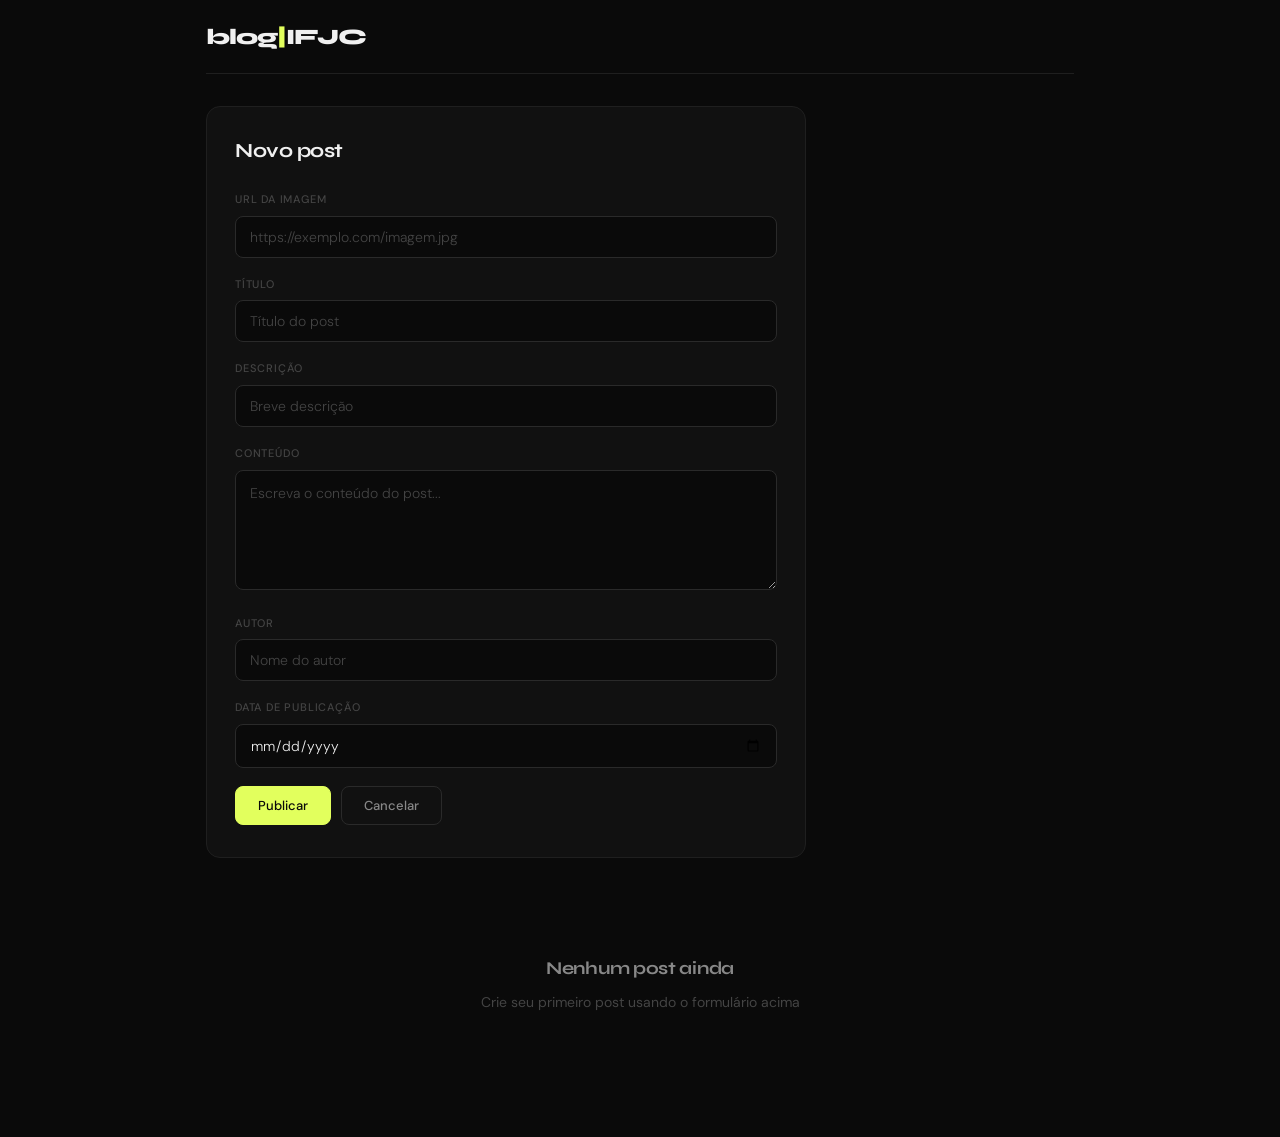
==== index.html @ ebded2ef "Add files via upload" ====
<!DOCTYPE html>
<html lang="pt-BR">
<head>
  <meta charset="UTF-8">
  <meta name="viewport" content="width=device-width, initial-scale=1.0">
  <title>blog | IFJC</title>
  <link rel="preconnect" href="https://fonts.googleapis.com">
  <link href="https://fonts.googleapis.com/css2?family=Syne:wght@400;500;700;800&family=DM+Sans:ital,wght@0,300;0,400;0,500;1,300&display=swap" rel="stylesheet">
  <style>
    /* ── Reset ──────────────────────────────────────────── */
    *, *::before, *::after {
      box-sizing: border-box;
      margin: 0;
      padding: 0;
    }
 
    /* ── Tokens ─────────────────────────────────────────── */
    :root {
      --bg:        #0a0a0a;
      --bg2:       #111111;
      --bg3:       #181818;
      --border:    #1f1f1f;
      --border2:   #2a2a2a;
      --text:      #f0f0f0;
      --text2:     #888;
      --text3:     #444;
      --accent:    #e2ff5d;
      --accent-dk: #b8d400;
      --danger:    #f09595;
      --font-head: 'Syne', sans-serif;
      --font-body: 'DM Sans', sans-serif;
      --radius:    14px;
      --radius-sm: 8px;
    }
 
    /* ── Base ────────────────────────────────────────────── */
    html { scroll-behavior: smooth; }
 
    body {
      background: var(--bg);
      color: var(--text);
      font-family: var(--font-body);
      font-size: 15px;
      line-height: 1.6;
      min-height: 100vh;
    }
 
    /* ── App wrapper ─────────────────────────────────────── */
    .app {
      max-width: 900px;
      margin: 0 auto;
      padding: 0 16px 60px;
    }
 
    /* ── Topbar ──────────────────────────────────────────── */
    .topbar {
      display: flex;
      align-items: center;
      justify-content: space-between;
      padding: 20px 0 18px;
      border-bottom: 0.5px solid var(--border);
      margin-bottom: 32px;
    }
 
    .logo {
      font-family: var(--font-head);
      font-size: 22px;
      font-weight: 800;
      letter-spacing: -1px;
      color: var(--text);
    }
 
    .logo .accent { color: var(--accent); }
 
    /* ── Forms ───────────────────────────────────────────── */
    .form-wrap {
      background: var(--bg2);
      border: 0.5px solid var(--border);
      border-radius: var(--radius);
      padding: 28px 28px 32px;
      max-width: 600px;
      margin-bottom: 32px;
    }
 
    .form-title {
      font-family: var(--font-head);
      font-size: 20px;
      font-weight: 700;
      color: var(--text);
      letter-spacing: -0.5px;
      margin-bottom: 24px;
    }
 
    .field {
      margin-bottom: 18px;
    }
 
    .field label {
      display: block;
      font-size: 11px;
      font-weight: 500;
      letter-spacing: .8px;
      text-transform: uppercase;
      color: var(--text3);
      margin-bottom: 7px;
    }
 
    .field input,
    .field textarea {
      width: 100%;
      padding: 11px 14px;
      font-size: 14px;
      font-family: var(--font-body);
      font-weight: 300;
      border: 0.5px solid var(--border2);
      border-radius: var(--radius-sm);
      background: var(--bg);
      color: var(--text);
      transition: border-color .2s;
    }
 
    .field textarea {
      min-height: 120px;
      resize: vertical;
      line-height: 1.6;
    }
 
    .field input:focus,
    .field textarea:focus {
      outline: none;
      border-color: var(--accent);
    }
 
    .field input::placeholder,
    .field textarea::placeholder {
      color: var(--text3);
    }
 
    /* ── Buttons ─────────────────────────────────────────── */
    .btn-row {
      display: flex;
      gap: 10px;
      margin-top: 6px;
      flex-wrap: wrap;
    }
 
    .btn {
      padding: 10px 22px;
      font-size: 13px;
      font-weight: 500;
      font-family: var(--font-body);
      border-radius: var(--radius-sm);
      cursor: pointer;
      border: 0.5px solid var(--border2);
      background: var(--bg3);
      color: var(--text);
      transition: all .2s;
    }
 
    .btn:hover { background: #222; }
    .btn:active { transform: scale(.98); }
 
    .btn-accent {
      background: var(--accent);
      border-color: var(--accent);
      color: #0a0a0a;
      font-weight: 500;
    }
 
    .btn-accent:hover { background: var(--accent-dk); border-color: var(--accent-dk); }
 
    .btn-ghost {
      background: transparent;
      color: var(--text2);
    }
 
    .btn-ghost:hover { color: var(--text); background: var(--bg3); }
 
    /* ── Posts grid ──────────────────────────────────────── */
    .posts-grid {
      display: grid;
      grid-template-columns: repeat(auto-fill, minmax(260px, 1fr));
      gap: 14px;
    }
 
    /* ── Post card ───────────────────────────────────────── */
    .post-card {
      background: var(--bg2);
      border: 0.5px solid var(--border);
      border-radius: var(--radius);
      overflow: hidden;
      transition: border-color .2s, transform .2s;
    }
 
    .post-card:hover {
      border-color: var(--border2);
      transform: translateY(-2px);
    }
 
    .card-img {
      height: 160px;
      background-size: cover;
      background-position: center;
      background-color: var(--bg3);
      position: relative;
    }
 
    .card-body {
      padding: 16px 18px 18px;
    }
 
    .card-tag {
      display: inline-block;
      font-size: 10px;
      font-weight: 500;
      letter-spacing: 1px;
      text-transform: uppercase;
      color: #0a0a0a;
      background: var(--accent);
      padding: 3px 10px;
      border-radius: 20px;
      margin-bottom: 10px;
    }
 
    .card-title {
      font-family: var(--font-head);
      font-size: 15px;
      font-weight: 700;
      color: var(--text);
      line-height: 1.3;
      margin-bottom: 7px;
      letter-spacing: -0.3px;
    }
 
    .card-excerpt {
      font-size: 13px;
      font-weight: 300;
      color: var(--text2);
      line-height: 1.6;
      margin-bottom: 12px;
    }
 
    .card-content {
      font-size: 13px;
      font-weight: 300;
      color: var(--text2);
      line-height: 1.6;
      margin-bottom: 14px;
    }
 
    .card-footer {
      display: flex;
      align-items: center;
      justify-content: space-between;
      padding-bottom: 14px;
    }
 
    .card-author {
      font-size: 11px;
      color: var(--text3);
    }
 
    .card-date {
      font-size: 11px;
      color: var(--text3);
    }
 
    .actions {
      display: flex;
      gap: 8px;
      padding-top: 12px;
      border-top: 0.5px solid var(--border);
    }
 
    .btn-edit {
      padding: 6px 14px;
      font-size: 12px;
      font-weight: 400;
      font-family: var(--font-body);
      border-radius: var(--radius-sm);
      cursor: pointer;
      border: 0.5px solid var(--border2);
      background: transparent;
      color: var(--text2);
      transition: all .2s;
    }
 
    .btn-edit:hover { color: var(--text); background: var(--bg3); }
 
    .btn-del {
      padding: 6px 14px;
      font-size: 12px;
      font-weight: 400;
      font-family: var(--font-body);
      border-radius: var(--radius-sm);
      cursor: pointer;
      border: 0.5px solid #5a1a1a;
      background: transparent;
      color: var(--danger);
      transition: all .2s;
    }
 
    .btn-del:hover { background: #2a0a0a; }
 
    /* ── Loading & Empty ─────────────────────────────────── */
    .loading {
      opacity: 0.6;
      pointer-events: none;
    }
 
    .empty {
      grid-column: 1 / -1;
      text-align: center;
      padding: 4rem 2rem;
      color: var(--text3);
      font-size: 14px;
    }
 
    .empty-title {
      font-family: var(--font-head);
      font-size: 18px;
      font-weight: 700;
      color: var(--text2);
      margin-bottom: 8px;
      letter-spacing: -0.3px;
    }
 
    /* ── Responsive ──────────────────────────────────────── */
    @media (max-width: 600px) {
      .posts-grid { grid-template-columns: 1fr; }
      .form-wrap { padding: 20px 16px 24px; }
    }
  </style>
</head>
<body>
 
  <div class="app">
 
    <!-- TOPBAR -->
    <header class="topbar">
      <div class="logo">blog<span class="accent">|</span>IFJC</div>
    </header>
 
    <!-- FORM -->
    <div class="form-wrap">
      <div class="form-title">Novo post</div>
      <div class="field">
        <label>URL da Imagem</label>
        <input id="imagem" type="text" placeholder="https://exemplo.com/imagem.jpg">
      </div>
      <div class="field">
        <label>Título</label>
        <input id="titulo" type="text" placeholder="Título do post">
      </div>
      <div class="field">
        <label>Descrição</label>
        <input id="descricao" type="text" placeholder="Breve descrição">
      </div>
      <div class="field">
        <label>Conteúdo</label>
        <textarea id="conteudo" placeholder="Escreva o conteúdo do post..."></textarea>
      </div>
      <div class="field">
        <label>Autor</label>
        <input id="autor" type="text" placeholder="Nome do autor">
      </div>
      <div class="field">
        <label>Data de Publicação</label>
        <input id="data" type="date">
      </div>
      <div class="btn-row">
        <button type="button" class="btn btn-accent" onclick="SalvarPosts()">Publicar</button>
        <button type="reset" class="btn btn-ghost">Cancelar</button>
      </div>
    </div>
 
    <!-- POSTS -->
    <div id="lista-posts" class="posts-grid"></div>
 
  </div>
 
  <script>
function CriarPosts(){
let container = document.getElementById("lista-posts");
container.innerHTML = ""
if (ListaPosts.length === 0) {
  container.innerHTML = `
    <div class="empty">
      <div class="empty-title">Nenhum post ainda</div>
      <p>Crie seu primeiro post usando o formulário acima</p>
    </div>
  `;
  return;
}
ListaPosts.forEach(function(post, indice) {
container.innerHTML += `
                <div class="post-card">
                    <div class="card-img" style="background-image: url('${post.imagem}')"></div>
                    <div class="card-body">
                        <span class="card-tag">Post</span>
                        <div class="card-title">${post.titulo}</div>
                        <div class="card-excerpt">${post.descricao}</div>
                        <div class="card-content">${post.conteudo}</div>
                        <div class="card-footer">
                            <span class="card-author">${post.autor}</span>
                            <span class="card-date">${post.data}</span>
                        </div>
                        <div class="actions">
                            <button class="btn-edit" onclick="EditarPost(${indice})">Editar</button>
                            <button class="btn-del" onclick="DeletarPost(${indice})">Excluir</button>
                        </div>
                    </div>
                </div>
                `;  
            });
        }
function SalvarPosts() {
let imagem = document.getElementById("imagem").value;
let titulo = document.getElementById("titulo").value;
let descricao = document.getElementById("descricao").value;
let conteudo = document.getElementById("conteudo").value;
let autor = document.getElementById("autor").value;
let data = document.getElementById("data").value;
if (
imagem.trim()    === "" ||
titulo.trim()    === "" ||
descricao.trim() === "" ||
conteudo.trim()  === "" ||
autor.trim()     === "" ||
data             === "" 
            ) {
alert("Todos os campos são obrigatórios!");
return;
                }
let btn = document.querySelector(".btn-accent");
btn.classList.add("loading");
btn.textContent = "Salvando...";
setTimeout(function() {
if (indiceEditando !== null) {
ListaPosts[indiceEditando] = { imagem, titulo, descricao, conteudo, autor, data };
indiceEditando = null;
        } else {
ListaPosts.push({ imagem, titulo, descricao, conteudo, autor, data });
        }
localStorage.setItem("posts", JSON.stringify(ListaPosts));
document.getElementById("imagem").value = "";
document.getElementById("titulo").value = "";
document.getElementById("descricao").value = "";
document.getElementById("conteudo").value = "";
document.getElementById("autor").value = "";
document.getElementById("data").value = "";
CriarPosts();
btn.classList.remove("loading");
btn.textContent = "Publicar";
document.getElementById("lista-posts").scrollIntoView({ behavior: "smooth" });
}, 500);
        }
function DeletarPost(indice) {
ListaPosts.splice(indice, 1);
localStorage.setItem("posts", JSON.stringify(ListaPosts));
CriarPosts();
        }
function EditarPost(indice) {
let post = ListaPosts[indice];
document.getElementById("imagem").value = post.imagem;
document.getElementById("titulo").value = post.titulo;
document.getElementById("descricao").value = post.descricao;
document.getElementById("conteudo").value = post.conteudo;
document.getElementById("autor").value = post.autor;
document.getElementById("data").value = post.data;
indiceEditando = indice;
}
let ListaPosts = JSON.parse(localStorage.getItem("posts")) || [];  
let indiceEditando = null;
CriarPosts();      
console.log(ListaPosts);
</script>
</body>
</html>
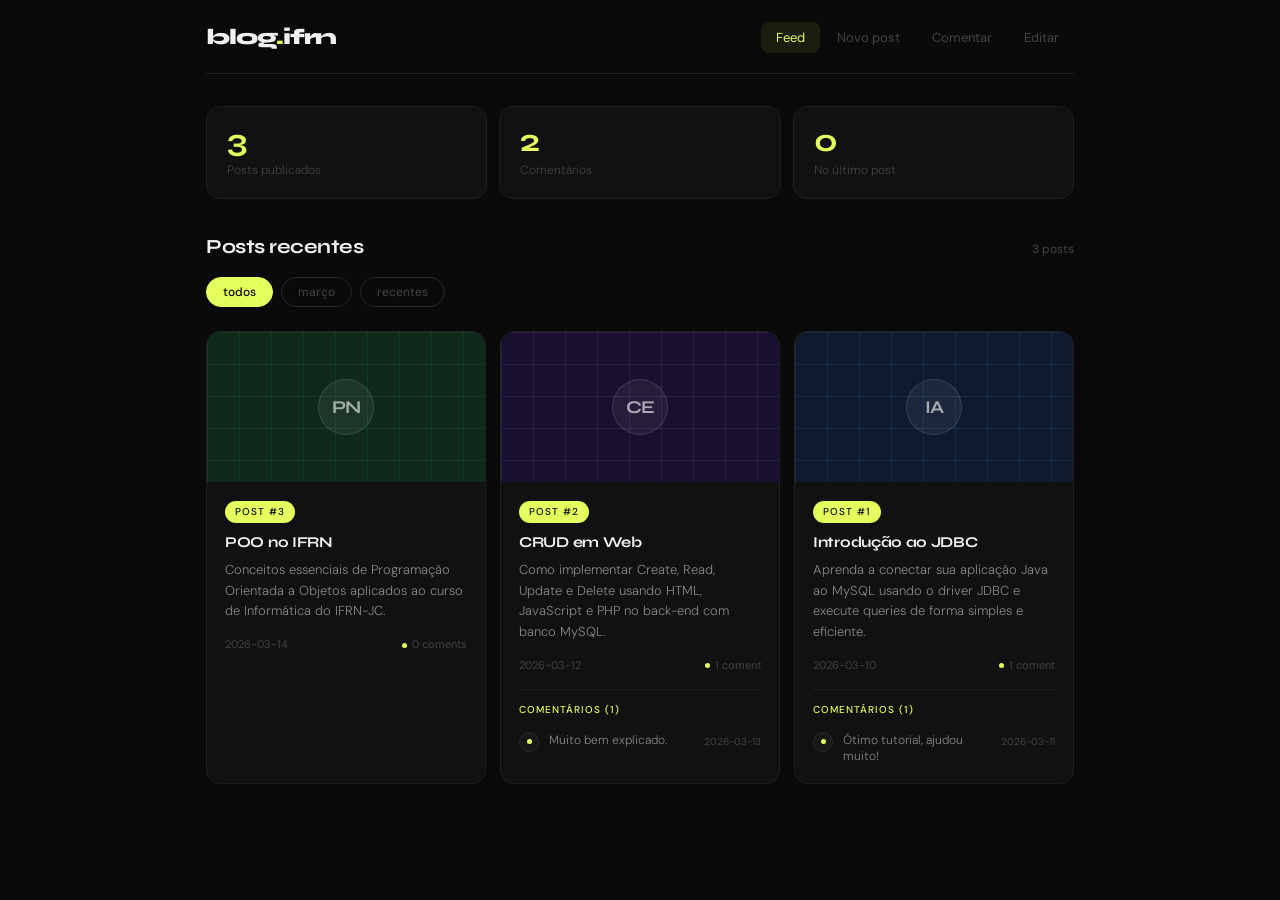
==== commit 3e81ab6e: "Add files via upload" ====
--- a/index.html
+++ b/index.html
@@ -1,479 +1,133 @@
 <!DOCTYPE html>
 <html lang="pt-BR">
 <head>
-  <meta charset="UTF-8">
-  <meta name="viewport" content="width=device-width, initial-scale=1.0">
-  <title>blog | IFJC</title>
+  <meta charset="UTF-8" />
+  <meta name="viewport" content="width=device-width, initial-scale=1.0"/>
+  <title>Blog IFRN — Grupo 6</title>
   <link rel="preconnect" href="https://fonts.googleapis.com">
   <link href="https://fonts.googleapis.com/css2?family=Syne:wght@400;500;700;800&family=DM+Sans:ital,wght@0,300;0,400;0,500;1,300&display=swap" rel="stylesheet">
-  <style>
-    /* ── Reset ──────────────────────────────────────────── */
-    *, *::before, *::after {
-      box-sizing: border-box;
-      margin: 0;
-      padding: 0;
-    }
- 
-    /* ── Tokens ─────────────────────────────────────────── */
-    :root {
-      --bg:        #0a0a0a;
-      --bg2:       #111111;
-      --bg3:       #181818;
-      --border:    #1f1f1f;
-      --border2:   #2a2a2a;
-      --text:      #f0f0f0;
-      --text2:     #888;
-      --text3:     #444;
-      --accent:    #e2ff5d;
-      --accent-dk: #b8d400;
-      --danger:    #f09595;
-      --font-head: 'Syne', sans-serif;
-      --font-body: 'DM Sans', sans-serif;
-      --radius:    14px;
-      --radius-sm: 8px;
-    }
- 
-    /* ── Base ────────────────────────────────────────────── */
-    html { scroll-behavior: smooth; }
- 
-    body {
-      background: var(--bg);
-      color: var(--text);
-      font-family: var(--font-body);
-      font-size: 15px;
-      line-height: 1.6;
-      min-height: 100vh;
-    }
- 
-    /* ── App wrapper ─────────────────────────────────────── */
-    .app {
-      max-width: 900px;
-      margin: 0 auto;
-      padding: 0 16px 60px;
-    }
- 
-    /* ── Topbar ──────────────────────────────────────────── */
-    .topbar {
-      display: flex;
-      align-items: center;
-      justify-content: space-between;
-      padding: 20px 0 18px;
-      border-bottom: 0.5px solid var(--border);
-      margin-bottom: 32px;
-    }
- 
-    .logo {
-      font-family: var(--font-head);
-      font-size: 22px;
-      font-weight: 800;
-      letter-spacing: -1px;
-      color: var(--text);
-    }
- 
-    .logo .accent { color: var(--accent); }
- 
-    /* ── Forms ───────────────────────────────────────────── */
-    .form-wrap {
-      background: var(--bg2);
-      border: 0.5px solid var(--border);
-      border-radius: var(--radius);
-      padding: 28px 28px 32px;
-      max-width: 600px;
-      margin-bottom: 32px;
-    }
- 
-    .form-title {
-      font-family: var(--font-head);
-      font-size: 20px;
-      font-weight: 700;
-      color: var(--text);
-      letter-spacing: -0.5px;
-      margin-bottom: 24px;
-    }
- 
-    .field {
-      margin-bottom: 18px;
-    }
- 
-    .field label {
-      display: block;
-      font-size: 11px;
-      font-weight: 500;
-      letter-spacing: .8px;
-      text-transform: uppercase;
-      color: var(--text3);
-      margin-bottom: 7px;
-    }
- 
-    .field input,
-    .field textarea {
-      width: 100%;
-      padding: 11px 14px;
-      font-size: 14px;
-      font-family: var(--font-body);
-      font-weight: 300;
-      border: 0.5px solid var(--border2);
-      border-radius: var(--radius-sm);
-      background: var(--bg);
-      color: var(--text);
-      transition: border-color .2s;
-    }
- 
-    .field textarea {
-      min-height: 120px;
-      resize: vertical;
-      line-height: 1.6;
-    }
- 
-    .field input:focus,
-    .field textarea:focus {
-      outline: none;
-      border-color: var(--accent);
-    }
- 
-    .field input::placeholder,
-    .field textarea::placeholder {
-      color: var(--text3);
-    }
- 
-    /* ── Buttons ─────────────────────────────────────────── */
-    .btn-row {
-      display: flex;
-      gap: 10px;
-      margin-top: 6px;
-      flex-wrap: wrap;
-    }
- 
-    .btn {
-      padding: 10px 22px;
-      font-size: 13px;
-      font-weight: 500;
-      font-family: var(--font-body);
-      border-radius: var(--radius-sm);
-      cursor: pointer;
-      border: 0.5px solid var(--border2);
-      background: var(--bg3);
-      color: var(--text);
-      transition: all .2s;
-    }
- 
-    .btn:hover { background: #222; }
-    .btn:active { transform: scale(.98); }
- 
-    .btn-accent {
-      background: var(--accent);
-      border-color: var(--accent);
-      color: #0a0a0a;
-      font-weight: 500;
-    }
- 
-    .btn-accent:hover { background: var(--accent-dk); border-color: var(--accent-dk); }
- 
-    .btn-ghost {
-      background: transparent;
-      color: var(--text2);
-    }
- 
-    .btn-ghost:hover { color: var(--text); background: var(--bg3); }
- 
-    /* ── Posts grid ──────────────────────────────────────── */
-    .posts-grid {
-      display: grid;
-      grid-template-columns: repeat(auto-fill, minmax(260px, 1fr));
-      gap: 14px;
-    }
- 
-    /* ── Post card ───────────────────────────────────────── */
-    .post-card {
-      background: var(--bg2);
-      border: 0.5px solid var(--border);
-      border-radius: var(--radius);
-      overflow: hidden;
-      transition: border-color .2s, transform .2s;
-    }
- 
-    .post-card:hover {
-      border-color: var(--border2);
-      transform: translateY(-2px);
-    }
- 
-    .card-img {
-      height: 160px;
-      background-size: cover;
-      background-position: center;
-      background-color: var(--bg3);
-      position: relative;
-    }
- 
-    .card-body {
-      padding: 16px 18px 18px;
-    }
- 
-    .card-tag {
-      display: inline-block;
-      font-size: 10px;
-      font-weight: 500;
-      letter-spacing: 1px;
-      text-transform: uppercase;
-      color: #0a0a0a;
-      background: var(--accent);
-      padding: 3px 10px;
-      border-radius: 20px;
-      margin-bottom: 10px;
-    }
- 
-    .card-title {
-      font-family: var(--font-head);
-      font-size: 15px;
-      font-weight: 700;
-      color: var(--text);
-      line-height: 1.3;
-      margin-bottom: 7px;
-      letter-spacing: -0.3px;
-    }
- 
-    .card-excerpt {
-      font-size: 13px;
-      font-weight: 300;
-      color: var(--text2);
-      line-height: 1.6;
-      margin-bottom: 12px;
-    }
- 
-    .card-content {
-      font-size: 13px;
-      font-weight: 300;
-      color: var(--text2);
-      line-height: 1.6;
-      margin-bottom: 14px;
-    }
- 
-    .card-footer {
-      display: flex;
-      align-items: center;
-      justify-content: space-between;
-      padding-bottom: 14px;
-    }
- 
-    .card-author {
-      font-size: 11px;
-      color: var(--text3);
-    }
- 
-    .card-date {
-      font-size: 11px;
-      color: var(--text3);
-    }
- 
-    .actions {
-      display: flex;
-      gap: 8px;
-      padding-top: 12px;
-      border-top: 0.5px solid var(--border);
-    }
- 
-    .btn-edit {
-      padding: 6px 14px;
-      font-size: 12px;
-      font-weight: 400;
-      font-family: var(--font-body);
-      border-radius: var(--radius-sm);
-      cursor: pointer;
-      border: 0.5px solid var(--border2);
-      background: transparent;
-      color: var(--text2);
-      transition: all .2s;
-    }
- 
-    .btn-edit:hover { color: var(--text); background: var(--bg3); }
- 
-    .btn-del {
-      padding: 6px 14px;
-      font-size: 12px;
-      font-weight: 400;
-      font-family: var(--font-body);
-      border-radius: var(--radius-sm);
-      cursor: pointer;
-      border: 0.5px solid #5a1a1a;
-      background: transparent;
-      color: var(--danger);
-      transition: all .2s;
-    }
- 
-    .btn-del:hover { background: #2a0a0a; }
- 
-    /* ── Loading & Empty ─────────────────────────────────── */
-    .loading {
-      opacity: 0.6;
-      pointer-events: none;
-    }
- 
-    .empty {
-      grid-column: 1 / -1;
-      text-align: center;
-      padding: 4rem 2rem;
-      color: var(--text3);
-      font-size: 14px;
-    }
- 
-    .empty-title {
-      font-family: var(--font-head);
-      font-size: 18px;
-      font-weight: 700;
-      color: var(--text2);
-      margin-bottom: 8px;
-      letter-spacing: -0.3px;
-    }
- 
-    /* ── Responsive ──────────────────────────────────────── */
-    @media (max-width: 600px) {
-      .posts-grid { grid-template-columns: 1fr; }
-      .form-wrap { padding: 20px 16px 24px; }
-    }
-  </style>
+  <link rel="stylesheet" href="style.css" />
 </head>
 <body>
- 
+
   <div class="app">
- 
+
     <!-- TOPBAR -->
     <header class="topbar">
-      <div class="logo">blog<span class="accent">|</span>IFJC</div>
+      <div class="logo">blog<span class="accent">.</span>ifrn</div>
+      <nav class="nav-links">
+        <button class="nav-btn active" data-tab="feed">Feed</button>
+        <button class="nav-btn" data-tab="novo">Novo post</button>
+        <button class="nav-btn" data-tab="coment">Comentar</button>
+        <button class="nav-btn" data-tab="edit">Editar</button>
+      </nav>
+      <div class="menu-toggle" id="menu-toggle">
+        <span></span><span></span><span></span>
+      </div>
     </header>
- 
-    <!-- FORM -->
-    <div class="form-wrap">
-      <div class="form-title">Novo post</div>
-      <div class="field">
-        <label>URL da Imagem</label>
-        <input id="imagem" type="text" placeholder="https://exemplo.com/imagem.jpg">
-      </div>
-      <div class="field">
-        <label>Título</label>
-        <input id="titulo" type="text" placeholder="Título do post">
-      </div>
-      <div class="field">
-        <label>Descrição</label>
-        <input id="descricao" type="text" placeholder="Breve descrição">
-      </div>
-      <div class="field">
-        <label>Conteúdo</label>
-        <textarea id="conteudo" placeholder="Escreva o conteúdo do post..."></textarea>
-      </div>
-      <div class="field">
-        <label>Autor</label>
-        <input id="autor" type="text" placeholder="Nome do autor">
-      </div>
-      <div class="field">
-        <label>Data de Publicação</label>
-        <input id="data" type="date">
-      </div>
-      <div class="btn-row">
-        <button type="button" class="btn btn-accent" onclick="SalvarPosts()">Publicar</button>
-        <button type="reset" class="btn btn-ghost">Cancelar</button>
-      </div>
-    </div>
- 
-    <!-- POSTS -->
-    <div id="lista-posts" class="posts-grid"></div>
- 
+
+    <!-- BODY -->
+    <main class="main-body">
+
+      <!-- FEED -->
+      <section id="sec-feed" class="section active">
+        <div class="stats-strip" id="stats-strip"></div>
+        <div class="feed-header">
+          <h2 class="section-title">Posts recentes</h2>
+          <span class="post-count" id="post-count"></span>
+        </div>
+        <div class="filter-row" id="filter-pills"></div>
+        <div class="cards-grid" id="feed-list"></div>
+      </section>
+
+      <!-- NOVO POST -->
+      <section id="sec-novo" class="section">
+        <div class="form-wrap">
+          <div class="form-title">
+            <span class="form-number">01</span>
+            Novo post
+          </div>
+          <div id="t-novo" class="toast"></div>
+          <div class="field">
+            <label>Título</label>
+            <input id="n-titulo" type="text" placeholder="Ex: Como usar JDBC com MySQL" autocomplete="off"/>
+          </div>
+          <div class="field">
+            <label>Conteúdo</label>
+            <textarea id="n-conteudo" placeholder="Escreva o conteúdo do post..."></textarea>
+          </div>
+          <div class="field">
+            <label>Data de publicação</label>
+            <input id="n-data" type="date"/>
+          </div>
+          <div class="btn-row">
+            <button class="btn btn-accent" id="btn-publicar">Publicar</button>
+            <button class="btn btn-ghost" id="btn-cancelar-novo">Cancelar</button>
+          </div>
+        </div>
+      </section>
+
+      <!-- COMENTAR -->
+      <section id="sec-coment" class="section">
+        <div class="form-wrap">
+          <div class="form-title">
+            <span class="form-number">02</span>
+            Adicionar comentário
+          </div>
+          <div id="t-coment" class="toast"></div>
+          <div class="field">
+            <label>Post</label>
+            <select id="c-post"></select>
+          </div>
+          <div class="field">
+            <label>Comentário</label>
+            <textarea id="c-texto" placeholder="Escreva seu comentário..."></textarea>
+          </div>
+          <div class="field">
+            <label>Data</label>
+            <input id="c-data" type="date"/>
+          </div>
+          <div class="btn-row">
+            <button class="btn btn-accent" id="btn-add-coment">Publicar comentário</button>
+          </div>
+        </div>
+      </section>
+
+      <!-- EDITAR -->
+      <section id="sec-edit" class="section">
+        <div class="form-wrap">
+          <div class="form-title">
+            <span class="form-number">03</span>
+            Editar / deletar post
+          </div>
+          <div id="t-edit" class="toast"></div>
+          <div class="field">
+            <label>Selecionar post</label>
+            <select id="e-sel"></select>
+          </div>
+          <div class="divider"></div>
+          <div class="field">
+            <label>Título</label>
+            <input id="e-titulo" type="text" autocomplete="off"/>
+          </div>
+          <div class="field">
+            <label>Conteúdo</label>
+            <textarea id="e-conteudo"></textarea>
+          </div>
+          <div class="field">
+            <label>Data</label>
+            <input id="e-data" type="date"/>
+          </div>
+          <div class="btn-row">
+            <button class="btn btn-accent" id="btn-salvar">Salvar alterações</button>
+            <button class="btn btn-danger" id="btn-deletar">Deletar post</button>
+          </div>
+        </div>
+      </section>
+
+    </main>
   </div>
- 
-  <script>
-function CriarPosts(){
-let container = document.getElementById("lista-posts");
-container.innerHTML = ""
-if (ListaPosts.length === 0) {
-  container.innerHTML = `
-    <div class="empty">
-      <div class="empty-title">Nenhum post ainda</div>
-      <p>Crie seu primeiro post usando o formulário acima</p>
-    </div>
-  `;
-  return;
-}
-ListaPosts.forEach(function(post, indice) {
-container.innerHTML += `
-                <div class="post-card">
-                    <div class="card-img" style="background-image: url('${post.imagem}')"></div>
-                    <div class="card-body">
-                        <span class="card-tag">Post</span>
-                        <div class="card-title">${post.titulo}</div>
-                        <div class="card-excerpt">${post.descricao}</div>
-                        <div class="card-content">${post.conteudo}</div>
-                        <div class="card-footer">
-                            <span class="card-author">${post.autor}</span>
-                            <span class="card-date">${post.data}</span>
-                        </div>
-                        <div class="actions">
-                            <button class="btn-edit" onclick="EditarPost(${indice})">Editar</button>
-                            <button class="btn-del" onclick="DeletarPost(${indice})">Excluir</button>
-                        </div>
-                    </div>
-                </div>
-                `;  
-            });
-        }
-function SalvarPosts() {
-let imagem = document.getElementById("imagem").value;
-let titulo = document.getElementById("titulo").value;
-let descricao = document.getElementById("descricao").value;
-let conteudo = document.getElementById("conteudo").value;
-let autor = document.getElementById("autor").value;
-let data = document.getElementById("data").value;
-if (
-imagem.trim()    === "" ||
-titulo.trim()    === "" ||
-descricao.trim() === "" ||
-conteudo.trim()  === "" ||
-autor.trim()     === "" ||
-data             === "" 
-            ) {
-alert("Todos os campos são obrigatórios!");
-return;
-                }
-let btn = document.querySelector(".btn-accent");
-btn.classList.add("loading");
-btn.textContent = "Salvando...";
-setTimeout(function() {
-if (indiceEditando !== null) {
-ListaPosts[indiceEditando] = { imagem, titulo, descricao, conteudo, autor, data };
-indiceEditando = null;
-        } else {
-ListaPosts.push({ imagem, titulo, descricao, conteudo, autor, data });
-        }
-localStorage.setItem("posts", JSON.stringify(ListaPosts));
-document.getElementById("imagem").value = "";
-document.getElementById("titulo").value = "";
-document.getElementById("descricao").value = "";
-document.getElementById("conteudo").value = "";
-document.getElementById("autor").value = "";
-document.getElementById("data").value = "";
-CriarPosts();
-btn.classList.remove("loading");
-btn.textContent = "Publicar";
-document.getElementById("lista-posts").scrollIntoView({ behavior: "smooth" });
-}, 500);
-        }
-function DeletarPost(indice) {
-ListaPosts.splice(indice, 1);
-localStorage.setItem("posts", JSON.stringify(ListaPosts));
-CriarPosts();
-        }
-function EditarPost(indice) {
-let post = ListaPosts[indice];
-document.getElementById("imagem").value = post.imagem;
-document.getElementById("titulo").value = post.titulo;
-document.getElementById("descricao").value = post.descricao;
-document.getElementById("conteudo").value = post.conteudo;
-document.getElementById("autor").value = post.autor;
-document.getElementById("data").value = post.data;
-indiceEditando = indice;
-}
-let ListaPosts = JSON.parse(localStorage.getItem("posts")) || [];  
-let indiceEditando = null;
-CriarPosts();      
-console.log(ListaPosts);
-</script>
+
+  <script src="script.js"></script>
 </body>
 </html>
--- a/style.css
+++ b/style.css
@@ -0,0 +1,551 @@
+/* ── Reset ──────────────────────────────────────────── */
+*, *::before, *::after {
+  box-sizing: border-box;
+  margin: 0;
+  padding: 0;
+}
+
+/* ── Tokens ─────────────────────────────────────────── */
+:root {
+  --bg:        #0a0a0a;
+  --bg2:       #111111;
+  --bg3:       #181818;
+  --border:    #1f1f1f;
+  --border2:   #2a2a2a;
+  --text:      #f0f0f0;
+  --text2:     #888;
+  --text3:     #444;
+  --accent:    #e2ff5d;
+  --accent-dk: #b8d400;
+  --danger:    #f09595;
+  --success:   #c0dd97;
+  --font-head: 'Syne', sans-serif;
+  --font-body: 'DM Sans', sans-serif;
+  --radius:    14px;
+  --radius-sm: 8px;
+}
+
+/* ── Base ────────────────────────────────────────────── */
+html { scroll-behavior: smooth; }
+
+body {
+  background: var(--bg);
+  color: var(--text);
+  font-family: var(--font-body);
+  font-size: 15px;
+  line-height: 1.6;
+  min-height: 100vh;
+}
+
+/* ── App wrapper ─────────────────────────────────────── */
+.app {
+  max-width: 900px;
+  margin: 0 auto;
+  padding: 0 16px 60px;
+}
+
+/* ── Topbar ──────────────────────────────────────────── */
+.topbar {
+  display: flex;
+  align-items: center;
+  justify-content: space-between;
+  padding: 20px 0 18px;
+  border-bottom: 0.5px solid var(--border);
+  margin-bottom: 32px;
+  position: sticky;
+  top: 0;
+  background: var(--bg);
+  z-index: 100;
+}
+
+.logo {
+  font-family: var(--font-head);
+  font-size: 22px;
+  font-weight: 800;
+  letter-spacing: -1px;
+  color: var(--text);
+}
+
+.logo .accent { color: var(--accent); }
+
+.nav-links {
+  display: flex;
+  gap: 2px;
+}
+
+.nav-btn {
+  padding: 7px 15px;
+  font-size: 13px;
+  font-family: var(--font-body);
+  font-weight: 400;
+  background: none;
+  border: none;
+  cursor: pointer;
+  color: var(--text3);
+  border-radius: var(--radius-sm);
+  transition: color .2s, background .2s;
+}
+
+.nav-btn:hover { color: var(--text2); background: var(--bg3); }
+
+.nav-btn.active {
+  color: var(--accent);
+  background: rgba(226,255,93,.08);
+}
+
+.menu-toggle { display: none; flex-direction: column; gap: 5px; cursor: pointer; }
+.menu-toggle span { display: block; width: 22px; height: 1.5px; background: var(--text2); border-radius: 2px; }
+
+/* ── Sections ────────────────────────────────────────── */
+.section { display: none; animation: fadeUp .25s ease; }
+.section.active { display: block; }
+
+@keyframes fadeUp {
+  from { opacity: 0; transform: translateY(10px); }
+  to   { opacity: 1; transform: translateY(0); }
+}
+
+/* ── Stats strip ─────────────────────────────────────── */
+.stats-strip {
+  display: grid;
+  grid-template-columns: repeat(3, 1fr);
+  gap: 12px;
+  margin-bottom: 32px;
+}
+
+.stat-card {
+  background: var(--bg2);
+  border: 0.5px solid var(--border);
+  border-radius: var(--radius);
+  padding: 18px 20px;
+  transition: border-color .2s;
+}
+
+.stat-card:hover { border-color: var(--border2); }
+
+.stat-n {
+  font-family: var(--font-head);
+  font-size: 32px;
+  font-weight: 700;
+  color: var(--accent);
+  letter-spacing: -1px;
+  line-height: 1;
+  margin-bottom: 4px;
+}
+
+.stat-l {
+  font-size: 12px;
+  color: var(--text3);
+  font-weight: 300;
+}
+
+/* ── Feed header ─────────────────────────────────────── */
+.feed-header {
+  display: flex;
+  align-items: baseline;
+  justify-content: space-between;
+  margin-bottom: 14px;
+}
+
+.section-title {
+  font-family: var(--font-head);
+  font-size: 20px;
+  font-weight: 700;
+  color: var(--text);
+  letter-spacing: -0.5px;
+}
+
+.post-count {
+  font-size: 12px;
+  color: var(--text3);
+}
+
+/* ── Filter pills ────────────────────────────────────── */
+.filter-row {
+  display: flex;
+  gap: 8px;
+  margin-bottom: 24px;
+  flex-wrap: wrap;
+}
+
+.pill {
+  padding: 6px 16px;
+  border-radius: 30px;
+  font-size: 12px;
+  font-weight: 400;
+  cursor: pointer;
+  border: 0.5px solid var(--border2);
+  color: var(--text3);
+  background: transparent;
+  font-family: var(--font-body);
+  transition: all .2s;
+}
+
+.pill:hover { color: var(--text2); border-color: var(--border2); }
+
+.pill.active {
+  background: var(--accent);
+  color: #0a0a0a;
+  border-color: var(--accent);
+  font-weight: 500;
+}
+
+/* ── Cards grid ──────────────────────────────────────── */
+.cards-grid {
+  display: grid;
+  grid-template-columns: repeat(auto-fill, minmax(260px, 1fr));
+  gap: 14px;
+}
+
+/* ── Post card ───────────────────────────────────────── */
+.post-card {
+  background: var(--bg2);
+  border: 0.5px solid var(--border);
+  border-radius: var(--radius);
+  overflow: hidden;
+  transition: border-color .2s, transform .2s;
+  cursor: default;
+}
+
+.post-card:hover {
+  border-color: var(--border2);
+  transform: translateY(-2px);
+}
+
+.card-img {
+  height: 150px;
+  display: flex;
+  align-items: center;
+  justify-content: center;
+  position: relative;
+  overflow: hidden;
+}
+
+.card-img-grid {
+  position: absolute;
+  inset: 0;
+  background-image:
+    linear-gradient(var(--grid-line) 1px, transparent 1px),
+    linear-gradient(90deg, var(--grid-line) 1px, transparent 1px);
+  background-size: 32px 32px;
+}
+
+.card-img-circle {
+  position: relative;
+  width: 56px;
+  height: 56px;
+  border-radius: 50%;
+  background: rgba(255,255,255,.06);
+  border: 0.5px solid rgba(255,255,255,.12);
+  display: flex;
+  align-items: center;
+  justify-content: center;
+  font-family: var(--font-head);
+  font-size: 18px;
+  font-weight: 700;
+  color: rgba(255,255,255,.6);
+  letter-spacing: -0.5px;
+}
+
+.card-body { padding: 16px 18px 18px; }
+
+.card-tag {
+  display: inline-block;
+  font-size: 10px;
+  font-weight: 500;
+  letter-spacing: 1px;
+  text-transform: uppercase;
+  color: #0a0a0a;
+  background: var(--accent);
+  padding: 3px 10px;
+  border-radius: 20px;
+  margin-bottom: 10px;
+}
+
+.card-title {
+  font-family: var(--font-head);
+  font-size: 15px;
+  font-weight: 700;
+  color: var(--text);
+  line-height: 1.3;
+  margin-bottom: 7px;
+  letter-spacing: -0.3px;
+}
+
+.card-excerpt {
+  font-size: 13px;
+  font-weight: 300;
+  color: var(--text2);
+  line-height: 1.6;
+  margin-bottom: 14px;
+}
+
+.card-footer {
+  display: flex;
+  align-items: center;
+  justify-content: space-between;
+}
+
+.card-date {
+  font-size: 11px;
+  color: var(--text3);
+}
+
+.card-coments-badge {
+  display: flex;
+  align-items: center;
+  gap: 5px;
+  font-size: 11px;
+  color: var(--text3);
+}
+
+.badge-dot {
+  width: 5px;
+  height: 5px;
+  border-radius: 50%;
+  background: var(--accent);
+  flex-shrink: 0;
+}
+
+/* ── Comments inside card ────────────────────────────── */
+.card-comments {
+  margin-top: 14px;
+  border-top: 0.5px solid var(--border);
+  padding-top: 12px;
+}
+
+.card-comments-label {
+  font-size: 10px;
+  font-weight: 500;
+  letter-spacing: 1px;
+  text-transform: uppercase;
+  color: var(--accent);
+  margin-bottom: 8px;
+}
+
+.comment-item {
+  display: flex;
+  gap: 10px;
+  align-items: flex-start;
+  padding: 6px 0;
+  border-bottom: 0.5px solid var(--border);
+}
+
+.comment-item:last-child { border: none; padding-bottom: 0; }
+
+.comment-avatar {
+  width: 20px;
+  height: 20px;
+  border-radius: 50%;
+  background: var(--bg3);
+  border: 0.5px solid var(--border2);
+  flex-shrink: 0;
+  display: flex;
+  align-items: center;
+  justify-content: center;
+}
+
+.comment-av-dot {
+  width: 5px;
+  height: 5px;
+  border-radius: 50%;
+  background: var(--accent);
+}
+
+.comment-text {
+  font-size: 12px;
+  font-weight: 300;
+  color: var(--text2);
+  line-height: 1.4;
+  flex: 1;
+}
+
+.comment-date {
+  font-size: 10px;
+  color: var(--text3);
+  flex-shrink: 0;
+  padding-top: 2px;
+}
+
+/* ── Empty state ─────────────────────────────────────── */
+.empty {
+  text-align: center;
+  padding: 3rem;
+  color: var(--text3);
+  font-size: 14px;
+  grid-column: 1 / -1;
+}
+
+/* ── Forms ───────────────────────────────────────────── */
+.form-wrap {
+  background: var(--bg2);
+  border: 0.5px solid var(--border);
+  border-radius: var(--radius);
+  padding: 28px 28px 32px;
+  max-width: 600px;
+}
+
+.form-title {
+  font-family: var(--font-head);
+  font-size: 20px;
+  font-weight: 700;
+  color: var(--text);
+  letter-spacing: -0.5px;
+  margin-bottom: 24px;
+  display: flex;
+  align-items: center;
+  gap: 12px;
+}
+
+.form-number {
+  font-family: var(--font-head);
+  font-size: 13px;
+  font-weight: 700;
+  color: #0a0a0a;
+  background: var(--accent);
+  padding: 2px 8px;
+  border-radius: 6px;
+  letter-spacing: 0;
+}
+
+.field {
+  margin-bottom: 18px;
+}
+
+.field label {
+  display: block;
+  font-size: 11px;
+  font-weight: 500;
+  letter-spacing: .8px;
+  text-transform: uppercase;
+  color: var(--text3);
+  margin-bottom: 7px;
+}
+
+.field input,
+.field textarea,
+.field select {
+  width: 100%;
+  padding: 11px 14px;
+  font-size: 14px;
+  font-family: var(--font-body);
+  font-weight: 300;
+  border: 0.5px solid var(--border2);
+  border-radius: var(--radius-sm);
+  background: var(--bg);
+  color: var(--text);
+  transition: border-color .2s;
+  -webkit-appearance: none;
+}
+
+.field input:focus,
+.field textarea:focus,
+.field select:focus {
+  outline: none;
+  border-color: var(--accent);
+}
+
+.field textarea {
+  min-height: 100px;
+  resize: vertical;
+  line-height: 1.6;
+}
+
+.field select { cursor: pointer; }
+
+.field input::placeholder,
+.field textarea::placeholder {
+  color: var(--text3);
+}
+
+/* ── Buttons ─────────────────────────────────────────── */
+.btn-row {
+  display: flex;
+  gap: 10px;
+  margin-top: 6px;
+  flex-wrap: wrap;
+}
+
+.btn {
+  padding: 10px 22px;
+  font-size: 13px;
+  font-weight: 500;
+  font-family: var(--font-body);
+  border-radius: var(--radius-sm);
+  cursor: pointer;
+  border: 0.5px solid var(--border2);
+  background: var(--bg3);
+  color: var(--text);
+  transition: all .2s;
+}
+
+.btn:hover { background: #222; }
+.btn:active { transform: scale(.98); }
+
+.btn-accent {
+  background: var(--accent);
+  border-color: var(--accent);
+  color: #0a0a0a;
+  font-weight: 500;
+}
+
+.btn-accent:hover { background: var(--accent-dk); border-color: var(--accent-dk); }
+
+.btn-ghost {
+  background: transparent;
+  color: var(--text2);
+}
+
+.btn-ghost:hover { color: var(--text); background: var(--bg3); }
+
+.btn-danger {
+  background: transparent;
+  border-color: #5a1a1a;
+  color: var(--danger);
+}
+
+.btn-danger:hover { background: #2a0a0a; }
+
+/* ── Divider ─────────────────────────────────────────── */
+.divider {
+  height: 0.5px;
+  background: var(--border);
+  margin: 20px 0;
+}
+
+/* ── Toast ───────────────────────────────────────────── */
+.toast {
+  display: none;
+  align-items: center;
+  gap: 8px;
+  font-size: 13px;
+  font-weight: 500;
+  padding: 10px 14px;
+  border-radius: var(--radius-sm);
+  margin-bottom: 18px;
+}
+
+.toast.ok {
+  display: flex;
+  background: #1a2a0a;
+  color: var(--success);
+  border: 0.5px solid #3B6D11;
+}
+
+.toast.err {
+  display: flex;
+  background: #2a0a0a;
+  color: var(--danger);
+  border: 0.5px solid #791F1F;
+}
+
+/* ── Responsive ──────────────────────────────────────── */
+@media (max-width: 600px) {
+  .nav-links { display: none; }
+  .menu-toggle { display: flex; }
+  .stats-strip { grid-template-columns: repeat(3, 1fr); gap: 8px; }
+  .stat-n { font-size: 24px; }
+  .cards-grid { grid-template-columns: 1fr; }
+  .form-wrap { padding: 20px 16px 24px; }
+  .topbar { margin-bottom: 20px; }
+}
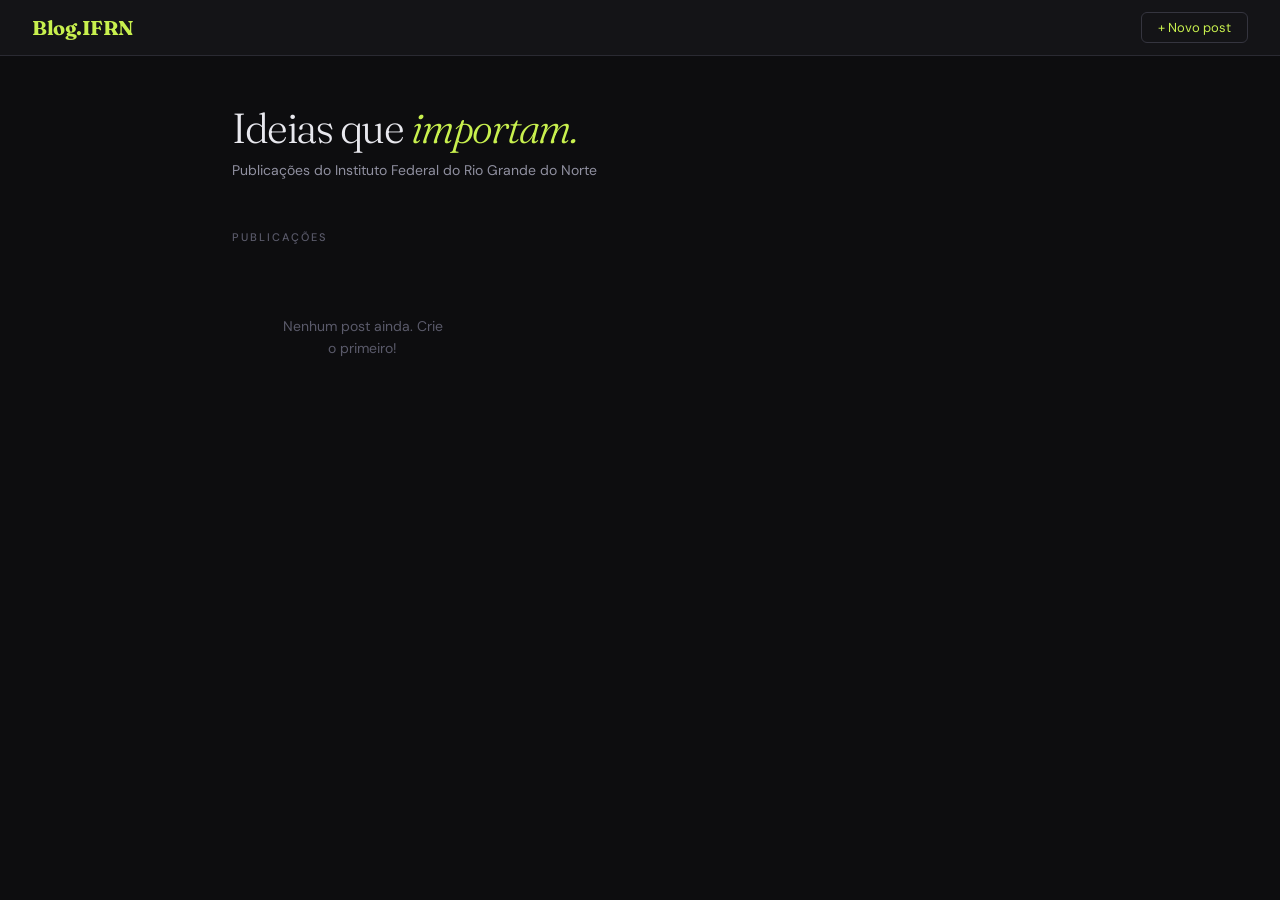
==== commit ce165bbc: "Add files via upload" ====
--- a/index.html
+++ b/index.html
@@ -1,133 +1,80 @@
 <!DOCTYPE html>
 <html lang="pt-BR">
 <head>
-  <meta charset="UTF-8" />
-  <meta name="viewport" content="width=device-width, initial-scale=1.0"/>
-  <title>Blog IFRN — Grupo 6</title>
-  <link rel="preconnect" href="https://fonts.googleapis.com">
-  <link href="https://fonts.googleapis.com/css2?family=Syne:wght@400;500;700;800&family=DM+Sans:ital,wght@0,300;0,400;0,500;1,300&display=swap" rel="stylesheet">
-  <link rel="stylesheet" href="style.css" />
+    <meta charset="UTF-8">
+    <meta name="viewport" content="width=device-width, initial-scale=1.0">
+    <title>Blog.IFRN</title>
+    <link rel="preconnect" href="https://fonts.googleapis.com">
+    <link href="https://fonts.googleapis.com/css2?family=Fraunces:ital,wght@0,300;0,500;0,700;1,300&family=DM+Sans:wght@300;400;500&display=swap" rel="stylesheet">
+    <link rel="stylesheet" href="style.css">
 </head>
 <body>
 
-  <div class="app">
+<nav>
+    <span class="logo" onclick="irParaLista()">Blog.IFRN</span>
+    <button class="nav-btn" onclick="irParaFormulario()">+ Novo post</button>
+</nav>
 
-    <!-- TOPBAR -->
-    <header class="topbar">
-      <div class="logo">blog<span class="accent">.</span>ifrn</div>
-      <nav class="nav-links">
-        <button class="nav-btn active" data-tab="feed">Feed</button>
-        <button class="nav-btn" data-tab="novo">Novo post</button>
-        <button class="nav-btn" data-tab="coment">Comentar</button>
-        <button class="nav-btn" data-tab="edit">Editar</button>
-      </nav>
-      <div class="menu-toggle" id="menu-toggle">
-        <span></span><span></span><span></span>
-      </div>
-    </header>
+<div id="tela-lista" class="tela ativa">
+    <div class="wrap">
+        <div class="hero">
+            <h1>Ideias que <em>importam.</em></h1>
+            <p>Publicações do Instituto Federal do Rio Grande do Norte</p>
+        </div>
+        <p class="section-label">Publicações</p>
+        <div class="posts-grid" id="lista-posts"></div>
+    </div>
+</div>
 
-    <!-- BODY -->
-    <main class="main-body">
+<div id="tela-formulario" class="tela">
+    <div class="form-wrap">
+        <div class="form-header">
+            <h2 id="form-titulo-header">Novo post</h2>
+            <p>Preencha os campos abaixo para publicar</p>
+        </div>
+        <div class="form-card">
+            <div class="form-group">
+                <label>Título</label>
+                <input type="text" id="titulo" placeholder="Título do post">
+            </div>
+            <div class="form-group">
+                <label>Descrição</label>
+                <input type="text" id="descricao" placeholder="Um resumo curto...">
+            </div>
+            <div class="form-group">
+                <label>Conteúdo</label>
+                <textarea id="conteudo" placeholder="Escreva o conteúdo completo aqui..."></textarea>
+            </div>
+            <div class="form-group">
+                <label>Autor</label>
+                <input type="text" id="autor" placeholder="Seu nome">
+            </div>
+            <div class="form-actions">
+                <button class="btn-ghost" onclick="irParaLista()">Cancelar</button>
+                <button class="btn" onclick="salvarPost()">Publicar</button>
+            </div>
+        </div>
+    </div>
+</div>
 
-      <!-- FEED -->
-      <section id="sec-feed" class="section active">
-        <div class="stats-strip" id="stats-strip"></div>
-        <div class="feed-header">
-          <h2 class="section-title">Posts recentes</h2>
-          <span class="post-count" id="post-count"></span>
+<div id="tela-detalhe" class="tela">
+    <div class="post-wrap">
+        <button class="post-back" onclick="irParaLista()">← Voltar</button>
+        <div id="detalhe-conteudo"></div>
+        <div class="comments-section">
+            <h3 class="comments-title" id="comments-titulo">Comentários</h3>
+            <div class="comment-form">
+                <input type="text" id="comentario-nome" placeholder="Seu nome">
+                <textarea id="comentario-texto" placeholder="Escreva um comentário..."></textarea>
+                <button class="btn" onclick="adicionarComentario()">Comentar</button>
+            </div>
+            <div id="lista-comentarios"></div>
         </div>
-        <div class="filter-row" id="filter-pills"></div>
-        <div class="cards-grid" id="feed-list"></div>
-      </section>
+    </div>
+</div>
 
-      <!-- NOVO POST -->
-      <section id="sec-novo" class="section">
-        <div class="form-wrap">
-          <div class="form-title">
-            <span class="form-number">01</span>
-            Novo post
-          </div>
-          <div id="t-novo" class="toast"></div>
-          <div class="field">
-            <label>Título</label>
-            <input id="n-titulo" type="text" placeholder="Ex: Como usar JDBC com MySQL" autocomplete="off"/>
-          </div>
-          <div class="field">
-            <label>Conteúdo</label>
-            <textarea id="n-conteudo" placeholder="Escreva o conteúdo do post..."></textarea>
-          </div>
-          <div class="field">
-            <label>Data de publicação</label>
-            <input id="n-data" type="date"/>
-          </div>
-          <div class="btn-row">
-            <button class="btn btn-accent" id="btn-publicar">Publicar</button>
-            <button class="btn btn-ghost" id="btn-cancelar-novo">Cancelar</button>
-          </div>
-        </div>
-      </section>
+<div class="toast" id="toast"></div>
 
-      <!-- COMENTAR -->
-      <section id="sec-coment" class="section">
-        <div class="form-wrap">
-          <div class="form-title">
-            <span class="form-number">02</span>
-            Adicionar comentário
-          </div>
-          <div id="t-coment" class="toast"></div>
-          <div class="field">
-            <label>Post</label>
-            <select id="c-post"></select>
-          </div>
-          <div class="field">
-            <label>Comentário</label>
-            <textarea id="c-texto" placeholder="Escreva seu comentário..."></textarea>
-          </div>
-          <div class="field">
-            <label>Data</label>
-            <input id="c-data" type="date"/>
-          </div>
-          <div class="btn-row">
-            <button class="btn btn-accent" id="btn-add-coment">Publicar comentário</button>
-          </div>
-        </div>
-      </section>
-
-      <!-- EDITAR -->
-      <section id="sec-edit" class="section">
-        <div class="form-wrap">
-          <div class="form-title">
-            <span class="form-number">03</span>
-            Editar / deletar post
-          </div>
-          <div id="t-edit" class="toast"></div>
-          <div class="field">
-            <label>Selecionar post</label>
-            <select id="e-sel"></select>
-          </div>
-          <div class="divider"></div>
-          <div class="field">
-            <label>Título</label>
-            <input id="e-titulo" type="text" autocomplete="off"/>
-          </div>
-          <div class="field">
-            <label>Conteúdo</label>
-            <textarea id="e-conteudo"></textarea>
-          </div>
-          <div class="field">
-            <label>Data</label>
-            <input id="e-data" type="date"/>
-          </div>
-          <div class="btn-row">
-            <button class="btn btn-accent" id="btn-salvar">Salvar alterações</button>
-            <button class="btn btn-danger" id="btn-deletar">Deletar post</button>
-          </div>
-        </div>
-      </section>
-
-    </main>
-  </div>
-
-  <script src="script.js"></script>
+<script src="script.js"></script>
 </body>
 </html>
--- a/style.css
+++ b/style.css
@@ -1,551 +1,339 @@
-/* ── Reset ──────────────────────────────────────────── */
-*, *::before, *::after {
-  box-sizing: border-box;
-  margin: 0;
-  padding: 0;
-}
-
-/* ── Tokens ─────────────────────────────────────────── */
+* { margin: 0; padding: 0; box-sizing: border-box; }
 :root {
-  --bg:        #0a0a0a;
-  --bg2:       #111111;
-  --bg3:       #181818;
-  --border:    #1f1f1f;
-  --border2:   #2a2a2a;
-  --text:      #f0f0f0;
-  --text2:     #888;
-  --text3:     #444;
-  --accent:    #e2ff5d;
-  --accent-dk: #b8d400;
-  --danger:    #f09595;
-  --success:   #c0dd97;
-  --font-head: 'Syne', sans-serif;
-  --font-body: 'DM Sans', sans-serif;
-  --radius:    14px;
-  --radius-sm: 8px;
-}
-
-/* ── Base ────────────────────────────────────────────── */
-html { scroll-behavior: smooth; }
-
+    --bg:      #0d0d0f;
+    --bg2:     #141417;
+    --bg3:     #1a1a1f;
+    --bg4:     #222228;
+    --border:  #2a2a32;
+    --border2: #35353f;
+    --text:    #e8e8ee;
+    --text2:   #9090a0;
+    --text3:   #5a5a6a;
+    --accent:  #c8f04e;
+    --accent2: #a8d030;
+    --red:     #e05555;
+    --radius:  10px;
+    --radius2: 16px;
+}
 body {
-  background: var(--bg);
-  color: var(--text);
-  font-family: var(--font-body);
-  font-size: 15px;
-  line-height: 1.6;
-  min-height: 100vh;
-}
-
-/* ── App wrapper ─────────────────────────────────────── */
-.app {
-  max-width: 900px;
-  margin: 0 auto;
-  padding: 0 16px 60px;
-}
-
-/* ── Topbar ──────────────────────────────────────────── */
-.topbar {
-  display: flex;
-  align-items: center;
-  justify-content: space-between;
-  padding: 20px 0 18px;
-  border-bottom: 0.5px solid var(--border);
-  margin-bottom: 32px;
-  position: sticky;
-  top: 0;
-  background: var(--bg);
-  z-index: 100;
-}
-
+    font-family: 'DM Sans', sans-serif;
+    background: var(--bg);
+    color: var(--text);
+    min-height: 100vh;
+    font-size: 15px;
+    line-height: 1.6;
+}
+
+/* NAV */
+nav {
+    background: var(--bg2);
+    border-bottom: 1px solid var(--border);
+    padding: 0 2rem;
+    display: flex;
+    align-items: center;
+    justify-content: space-between;
+    height: 56px;
+    position: sticky;
+    top: 0;
+    z-index: 100;
+}
 .logo {
-  font-family: var(--font-head);
-  font-size: 22px;
-  font-weight: 800;
-  letter-spacing: -1px;
-  color: var(--text);
-}
-
-.logo .accent { color: var(--accent); }
-
-.nav-links {
-  display: flex;
-  gap: 2px;
-}
-
+    font-family: 'Fraunces', serif;
+    font-size: 20px;
+    font-weight: 700;
+    color: var(--accent);
+    letter-spacing: -0.5px;
+    cursor: pointer;
+}
 .nav-btn {
-  padding: 7px 15px;
-  font-size: 13px;
-  font-family: var(--font-body);
-  font-weight: 400;
-  background: none;
-  border: none;
-  cursor: pointer;
-  color: var(--text3);
-  border-radius: var(--radius-sm);
-  transition: color .2s, background .2s;
-}
-
-.nav-btn:hover { color: var(--text2); background: var(--bg3); }
-
-.nav-btn.active {
-  color: var(--accent);
-  background: rgba(226,255,93,.08);
-}
-
-.menu-toggle { display: none; flex-direction: column; gap: 5px; cursor: pointer; }
-.menu-toggle span { display: block; width: 22px; height: 1.5px; background: var(--text2); border-radius: 2px; }
-
-/* ── Sections ────────────────────────────────────────── */
-.section { display: none; animation: fadeUp .25s ease; }
-.section.active { display: block; }
-
-@keyframes fadeUp {
-  from { opacity: 0; transform: translateY(10px); }
-  to   { opacity: 1; transform: translateY(0); }
-}
-
-/* ── Stats strip ─────────────────────────────────────── */
-.stats-strip {
-  display: grid;
-  grid-template-columns: repeat(3, 1fr);
-  gap: 12px;
-  margin-bottom: 32px;
-}
-
-.stat-card {
-  background: var(--bg2);
-  border: 0.5px solid var(--border);
-  border-radius: var(--radius);
-  padding: 18px 20px;
-  transition: border-color .2s;
-}
-
-.stat-card:hover { border-color: var(--border2); }
-
-.stat-n {
-  font-family: var(--font-head);
-  font-size: 32px;
-  font-weight: 700;
-  color: var(--accent);
-  letter-spacing: -1px;
-  line-height: 1;
-  margin-bottom: 4px;
-}
-
-.stat-l {
-  font-size: 12px;
-  color: var(--text3);
-  font-weight: 300;
-}
-
-/* ── Feed header ─────────────────────────────────────── */
-.feed-header {
-  display: flex;
-  align-items: baseline;
-  justify-content: space-between;
-  margin-bottom: 14px;
-}
-
-.section-title {
-  font-family: var(--font-head);
-  font-size: 20px;
-  font-weight: 700;
-  color: var(--text);
-  letter-spacing: -0.5px;
-}
-
-.post-count {
-  font-size: 12px;
-  color: var(--text3);
-}
-
-/* ── Filter pills ────────────────────────────────────── */
-.filter-row {
-  display: flex;
-  gap: 8px;
-  margin-bottom: 24px;
-  flex-wrap: wrap;
-}
-
-.pill {
-  padding: 6px 16px;
-  border-radius: 30px;
-  font-size: 12px;
-  font-weight: 400;
-  cursor: pointer;
-  border: 0.5px solid var(--border2);
-  color: var(--text3);
-  background: transparent;
-  font-family: var(--font-body);
-  transition: all .2s;
-}
-
-.pill:hover { color: var(--text2); border-color: var(--border2); }
-
-.pill.active {
-  background: var(--accent);
-  color: #0a0a0a;
-  border-color: var(--accent);
-  font-weight: 500;
-}
-
-/* ── Cards grid ──────────────────────────────────────── */
-.cards-grid {
-  display: grid;
-  grid-template-columns: repeat(auto-fill, minmax(260px, 1fr));
-  gap: 14px;
-}
-
-/* ── Post card ───────────────────────────────────────── */
+    background: none;
+    border: 1px solid var(--border2);
+    color: var(--accent);
+    padding: 6px 16px;
+    border-radius: 6px;
+    cursor: pointer;
+    font-size: 13px;
+    font-family: 'DM Sans', sans-serif;
+    transition: all .15s;
+}
+.nav-btn:hover { background: var(--accent); color: #0d0d0f; }
+
+/* TELAS */
+.tela { display: none; }
+.tela.ativa { display: block; }
+
+/* LISTA */
+.wrap { max-width: 880px; margin: 0 auto; padding: 3rem 2rem 4rem; }
+.hero { margin-bottom: 3rem; }
+.hero h1 {
+    font-family: 'Fraunces', serif;
+    font-size: 42px;
+    font-weight: 300;
+    line-height: 1.15;
+    letter-spacing: -1.5px;
+    margin-bottom: .4rem;
+}
+.hero h1 em { font-style: italic; color: var(--accent); }
+.hero p { color: var(--text2); font-size: 14px; }
+.section-label {
+    font-size: 11px;
+    font-weight: 500;
+    letter-spacing: 2px;
+    text-transform: uppercase;
+    color: var(--text3);
+    margin-bottom: 1.25rem;
+}
+.posts-grid {
+    display: grid;
+    grid-template-columns: repeat(auto-fill, minmax(260px, 1fr));
+    gap: 16px;
+}
 .post-card {
-  background: var(--bg2);
-  border: 0.5px solid var(--border);
-  border-radius: var(--radius);
-  overflow: hidden;
-  transition: border-color .2s, transform .2s;
-  cursor: default;
-}
-
-.post-card:hover {
-  border-color: var(--border2);
-  transform: translateY(-2px);
-}
-
-.card-img {
-  height: 150px;
-  display: flex;
-  align-items: center;
-  justify-content: center;
-  position: relative;
-  overflow: hidden;
-}
-
-.card-img-grid {
-  position: absolute;
-  inset: 0;
-  background-image:
-    linear-gradient(var(--grid-line) 1px, transparent 1px),
-    linear-gradient(90deg, var(--grid-line) 1px, transparent 1px);
-  background-size: 32px 32px;
-}
-
-.card-img-circle {
-  position: relative;
-  width: 56px;
-  height: 56px;
-  border-radius: 50%;
-  background: rgba(255,255,255,.06);
-  border: 0.5px solid rgba(255,255,255,.12);
-  display: flex;
-  align-items: center;
-  justify-content: center;
-  font-family: var(--font-head);
-  font-size: 18px;
-  font-weight: 700;
-  color: rgba(255,255,255,.6);
-  letter-spacing: -0.5px;
-}
-
-.card-body { padding: 16px 18px 18px; }
-
-.card-tag {
-  display: inline-block;
-  font-size: 10px;
-  font-weight: 500;
-  letter-spacing: 1px;
-  text-transform: uppercase;
-  color: #0a0a0a;
-  background: var(--accent);
-  padding: 3px 10px;
-  border-radius: 20px;
-  margin-bottom: 10px;
-}
-
+    background: var(--bg2);
+    border: 1px solid var(--border);
+    border-radius: var(--radius2);
+    padding: 1.25rem;
+    transition: all .2s;
+    position: relative;
+    overflow: hidden;
+}
+.post-card::before {
+    content: '';
+    position: absolute;
+    top: 0; left: 0; right: 0;
+    height: 2px;
+    background: var(--accent);
+    transform: scaleX(0);
+    transition: transform .25s;
+    transform-origin: left;
+}
+.post-card:hover { border-color: var(--border2); transform: translateY(-2px); }
+.post-card:hover::before { transform: scaleX(1); }
 .card-title {
-  font-family: var(--font-head);
-  font-size: 15px;
-  font-weight: 700;
-  color: var(--text);
-  line-height: 1.3;
-  margin-bottom: 7px;
-  letter-spacing: -0.3px;
-}
-
-.card-excerpt {
-  font-size: 13px;
-  font-weight: 300;
-  color: var(--text2);
-  line-height: 1.6;
-  margin-bottom: 14px;
-}
-
-.card-footer {
-  display: flex;
-  align-items: center;
-  justify-content: space-between;
-}
-
-.card-date {
-  font-size: 11px;
-  color: var(--text3);
-}
-
-.card-coments-badge {
-  display: flex;
-  align-items: center;
-  gap: 5px;
-  font-size: 11px;
-  color: var(--text3);
-}
-
-.badge-dot {
-  width: 5px;
-  height: 5px;
-  border-radius: 50%;
-  background: var(--accent);
-  flex-shrink: 0;
-}
-
-/* ── Comments inside card ────────────────────────────── */
-.card-comments {
-  margin-top: 14px;
-  border-top: 0.5px solid var(--border);
-  padding-top: 12px;
-}
-
-.card-comments-label {
-  font-size: 10px;
-  font-weight: 500;
-  letter-spacing: 1px;
-  text-transform: uppercase;
-  color: var(--accent);
-  margin-bottom: 8px;
-}
-
-.comment-item {
-  display: flex;
-  gap: 10px;
-  align-items: flex-start;
-  padding: 6px 0;
-  border-bottom: 0.5px solid var(--border);
-}
-
-.comment-item:last-child { border: none; padding-bottom: 0; }
-
-.comment-avatar {
-  width: 20px;
-  height: 20px;
-  border-radius: 50%;
-  background: var(--bg3);
-  border: 0.5px solid var(--border2);
-  flex-shrink: 0;
-  display: flex;
-  align-items: center;
-  justify-content: center;
-}
-
-.comment-av-dot {
-  width: 5px;
-  height: 5px;
-  border-radius: 50%;
-  background: var(--accent);
-}
-
-.comment-text {
-  font-size: 12px;
-  font-weight: 300;
-  color: var(--text2);
-  line-height: 1.4;
-  flex: 1;
-}
-
-.comment-date {
-  font-size: 10px;
-  color: var(--text3);
-  flex-shrink: 0;
-  padding-top: 2px;
-}
-
-/* ── Empty state ─────────────────────────────────────── */
-.empty {
-  text-align: center;
-  padding: 3rem;
-  color: var(--text3);
-  font-size: 14px;
-  grid-column: 1 / -1;
-}
-
-/* ── Forms ───────────────────────────────────────────── */
-.form-wrap {
-  background: var(--bg2);
-  border: 0.5px solid var(--border);
-  border-radius: var(--radius);
-  padding: 28px 28px 32px;
-  max-width: 600px;
-}
-
-.form-title {
-  font-family: var(--font-head);
-  font-size: 20px;
-  font-weight: 700;
-  color: var(--text);
-  letter-spacing: -0.5px;
-  margin-bottom: 24px;
-  display: flex;
-  align-items: center;
-  gap: 12px;
-}
-
-.form-number {
-  font-family: var(--font-head);
-  font-size: 13px;
-  font-weight: 700;
-  color: #0a0a0a;
-  background: var(--accent);
-  padding: 2px 8px;
-  border-radius: 6px;
-  letter-spacing: 0;
-}
-
-.field {
-  margin-bottom: 18px;
-}
-
-.field label {
-  display: block;
-  font-size: 11px;
-  font-weight: 500;
-  letter-spacing: .8px;
-  text-transform: uppercase;
-  color: var(--text3);
-  margin-bottom: 7px;
-}
-
-.field input,
-.field textarea,
-.field select {
-  width: 100%;
-  padding: 11px 14px;
-  font-size: 14px;
-  font-family: var(--font-body);
-  font-weight: 300;
-  border: 0.5px solid var(--border2);
-  border-radius: var(--radius-sm);
-  background: var(--bg);
-  color: var(--text);
-  transition: border-color .2s;
-  -webkit-appearance: none;
-}
-
-.field input:focus,
-.field textarea:focus,
-.field select:focus {
-  outline: none;
-  border-color: var(--accent);
-}
-
-.field textarea {
-  min-height: 100px;
-  resize: vertical;
-  line-height: 1.6;
-}
-
-.field select { cursor: pointer; }
-
-.field input::placeholder,
-.field textarea::placeholder {
-  color: var(--text3);
-}
-
-/* ── Buttons ─────────────────────────────────────────── */
-.btn-row {
-  display: flex;
-  gap: 10px;
-  margin-top: 6px;
-  flex-wrap: wrap;
-}
-
+    font-family: 'Fraunces', serif;
+    font-size: 17px;
+    font-weight: 500;
+    line-height: 1.3;
+    margin-bottom: .4rem;
+    color: var(--text);
+}
+.card-excerpt { font-size: 13px; color: var(--text2); line-height: 1.55; margin-bottom: 1rem; }
+.card-meta { display: flex; align-items: center; justify-content: space-between; font-size: 12px; color: var(--text3); }
+.card-actions { display: flex; gap: 6px; margin-top: 1rem; padding-top: .75rem; border-top: 1px solid var(--border); }
+.action-btn {
+    background: none;
+    border: 1px solid var(--border);
+    border-radius: 5px;
+    padding: 4px 10px;
+    font-size: 12px;
+    cursor: pointer;
+    font-family: 'DM Sans', sans-serif;
+    color: var(--text2);
+    transition: all .15s;
+}
+.action-btn:hover { border-color: var(--border2); color: var(--text); }
+.action-btn.del:hover { border-color: var(--red); color: var(--red); }
+.action-btn.ver { border-color: var(--border2); color: var(--accent); }
+.action-btn.ver:hover { background: var(--accent); color: #0d0d0f; }
+.empty-state { text-align: center; padding: 3rem; color: var(--text3); font-size: 14px; }
+
+/* FORMULÁRIO */
+.form-wrap { max-width: 680px; margin: 0 auto; padding: 3rem 2rem 4rem; }
+.form-header { margin-bottom: 2rem; }
+.form-header h2 {
+    font-family: 'Fraunces', serif;
+    font-size: 28px;
+    font-weight: 500;
+    margin-bottom: .3rem;
+}
+.form-header p { color: var(--text2); font-size: 14px; }
+.form-card {
+    background: var(--bg2);
+    border: 1px solid var(--border);
+    border-radius: var(--radius2);
+    padding: 1.5rem;
+}
+.form-group { margin-bottom: 1rem; }
+.form-group label {
+    display: block;
+    font-size: 12px;
+    font-weight: 500;
+    color: var(--text2);
+    margin-bottom: .4rem;
+    letter-spacing: .3px;
+}
+.form-group input,
+.form-group textarea {
+    width: 100%;
+    background: var(--bg3);
+    border: 1px solid var(--border);
+    border-radius: 8px;
+    padding: .65rem 1rem;
+    color: var(--text);
+    font-family: 'DM Sans', sans-serif;
+    font-size: 14px;
+    outline: none;
+    transition: border-color .15s;
+}
+.form-group input:focus,
+.form-group textarea:focus { border-color: var(--accent); }
+.form-group input::placeholder,
+.form-group textarea::placeholder { color: var(--text3); }
+.form-group textarea { min-height: 160px; resize: vertical; line-height: 1.6; }
+.form-actions { display: flex; gap: 8px; justify-content: flex-end; padding-top: .5rem; }
 .btn {
-  padding: 10px 22px;
-  font-size: 13px;
-  font-weight: 500;
-  font-family: var(--font-body);
-  border-radius: var(--radius-sm);
-  cursor: pointer;
-  border: 0.5px solid var(--border2);
-  background: var(--bg3);
-  color: var(--text);
-  transition: all .2s;
-}
-
-.btn:hover { background: #222; }
-.btn:active { transform: scale(.98); }
-
-.btn-accent {
-  background: var(--accent);
-  border-color: var(--accent);
-  color: #0a0a0a;
-  font-weight: 500;
-}
-
-.btn-accent:hover { background: var(--accent-dk); border-color: var(--accent-dk); }
-
+    background: var(--accent);
+    border: none;
+    color: #0d0d0f;
+    padding: .6rem 1.25rem;
+    border-radius: 7px;
+    cursor: pointer;
+    font-size: 13px;
+    font-weight: 500;
+    font-family: 'DM Sans', sans-serif;
+    transition: all .15s;
+}
+.btn:hover { background: var(--accent2); }
 .btn-ghost {
-  background: transparent;
-  color: var(--text2);
-}
-
-.btn-ghost:hover { color: var(--text); background: var(--bg3); }
-
-.btn-danger {
-  background: transparent;
-  border-color: #5a1a1a;
-  color: var(--danger);
-}
-
-.btn-danger:hover { background: #2a0a0a; }
-
-/* ── Divider ─────────────────────────────────────────── */
-.divider {
-  height: 0.5px;
-  background: var(--border);
-  margin: 20px 0;
-}
-
-/* ── Toast ───────────────────────────────────────────── */
+    background: none;
+    border: 1px solid var(--border2);
+    color: var(--text2);
+    padding: .6rem 1.25rem;
+    border-radius: 7px;
+    cursor: pointer;
+    font-size: 13px;
+    font-family: 'DM Sans', sans-serif;
+    transition: all .15s;
+}
+.btn-ghost:hover { background: var(--bg3); color: var(--text); }
+
+/* DETALHE DO POST */
+.post-wrap { max-width: 720px; margin: 0 auto; padding: 3rem 2rem 4rem; }
+.post-back {
+    background: none;
+    border: none;
+    color: var(--text2);
+    cursor: pointer;
+    font-size: 13px;
+    font-family: 'DM Sans', sans-serif;
+    display: flex;
+    align-items: center;
+    gap: 6px;
+    margin-bottom: 2rem;
+    padding: 0;
+    transition: color .15s;
+}
+.post-back:hover { color: var(--text); }
+.post-title {
+    font-family: 'Fraunces', serif;
+    font-size: 36px;
+    font-weight: 400;
+    line-height: 1.18;
+    letter-spacing: -0.5px;
+    margin-bottom: .75rem;
+}
+.post-meta-row {
+    display: flex;
+    align-items: center;
+    gap: 12px;
+    margin-bottom: 2rem;
+    padding-bottom: 1.5rem;
+    border-bottom: 1px solid var(--border);
+}
+.author-avatar {
+    width: 32px;
+    height: 32px;
+    border-radius: 50%;
+    background: var(--bg4);
+    display: flex;
+    align-items: center;
+    justify-content: center;
+    font-size: 12px;
+    font-weight: 500;
+    color: var(--accent);
+    flex-shrink: 0;
+}
+.post-meta-text { font-size: 13px; color: var(--text2); }
+.post-meta-text strong { color: var(--text); font-weight: 500; }
+.post-desc { font-size: 15px; color: var(--text2); font-style: italic; margin-bottom: 1.5rem; line-height: 1.7; }
+.post-body { font-size: 16px; line-height: 1.8; color: var(--text); margin-bottom: 3rem; }
+
+/* COMENTÁRIOS */
+.comments-section { border-top: 1px solid var(--border); padding-top: 2rem; }
+.comments-title {
+    font-family: 'Fraunces', serif;
+    font-size: 20px;
+    font-weight: 500;
+    margin-bottom: 1.5rem;
+}
+.comment-form {
+    background: var(--bg2);
+    border: 1px solid var(--border);
+    border-radius: var(--radius2);
+    padding: 1.25rem;
+    margin-bottom: 2rem;
+}
+.comment-form input,
+.comment-form textarea {
+    width: 100%;
+    background: var(--bg3);
+    border: 1px solid var(--border);
+    border-radius: 8px;
+    padding: .6rem 1rem;
+    color: var(--text);
+    font-family: 'DM Sans', sans-serif;
+    font-size: 14px;
+    outline: none;
+    transition: border-color .15s;
+    margin-bottom: 10px;
+}
+.comment-form input:focus,
+.comment-form textarea:focus { border-color: var(--border2); }
+.comment-form input::placeholder,
+.comment-form textarea::placeholder { color: var(--text3); }
+.comment-form textarea { resize: none; min-height: 80px; }
+.comment-item { padding: 1rem 0; border-bottom: 1px solid var(--border); }
+.comment-item:last-child { border-bottom: none; }
+.comment-header {
+    display: flex;
+    align-items: center;
+    justify-content: space-between;
+    margin-bottom: .4rem;
+}
+.comment-author { font-size: 13px; font-weight: 500; color: var(--text); }
+.comment-date { font-size: 12px; color: var(--text3); }
+.comment-text { font-size: 14px; color: var(--text2); line-height: 1.6; }
+.comment-del {
+    background: none;
+    border: none;
+    color: var(--text3);
+    cursor: pointer;
+    font-size: 12px;
+    font-family: 'DM Sans', sans-serif;
+    padding: 0;
+    transition: color .15s;
+}
+.comment-del:hover { color: var(--red); }
+
+/* TOAST */
 .toast {
-  display: none;
-  align-items: center;
-  gap: 8px;
-  font-size: 13px;
-  font-weight: 500;
-  padding: 10px 14px;
-  border-radius: var(--radius-sm);
-  margin-bottom: 18px;
-}
-
-.toast.ok {
-  display: flex;
-  background: #1a2a0a;
-  color: var(--success);
-  border: 0.5px solid #3B6D11;
-}
-
-.toast.err {
-  display: flex;
-  background: #2a0a0a;
-  color: var(--danger);
-  border: 0.5px solid #791F1F;
-}
-
-/* ── Responsive ──────────────────────────────────────── */
-@media (max-width: 600px) {
-  .nav-links { display: none; }
-  .menu-toggle { display: flex; }
-  .stats-strip { grid-template-columns: repeat(3, 1fr); gap: 8px; }
-  .stat-n { font-size: 24px; }
-  .cards-grid { grid-template-columns: 1fr; }
-  .form-wrap { padding: 20px 16px 24px; }
-  .topbar { margin-bottom: 20px; }
-}
+    position: fixed;
+    bottom: 24px;
+    right: 24px;
+    background: var(--accent);
+    color: #0d0d0f;
+    padding: .75rem 1.25rem;
+    border-radius: 8px;
+    font-size: 13px;
+    font-weight: 500;
+    transform: translateY(80px);
+    opacity: 0;
+    transition: all .3s;
+    z-index: 9999;
+}
+.toast.show { transform: translateY(0); opacity: 1; }
+
+@media (max-width: 640px) {
+    .hero h1 { font-size: 30px; }
+    .post-title { font-size: 26px; }
+}
